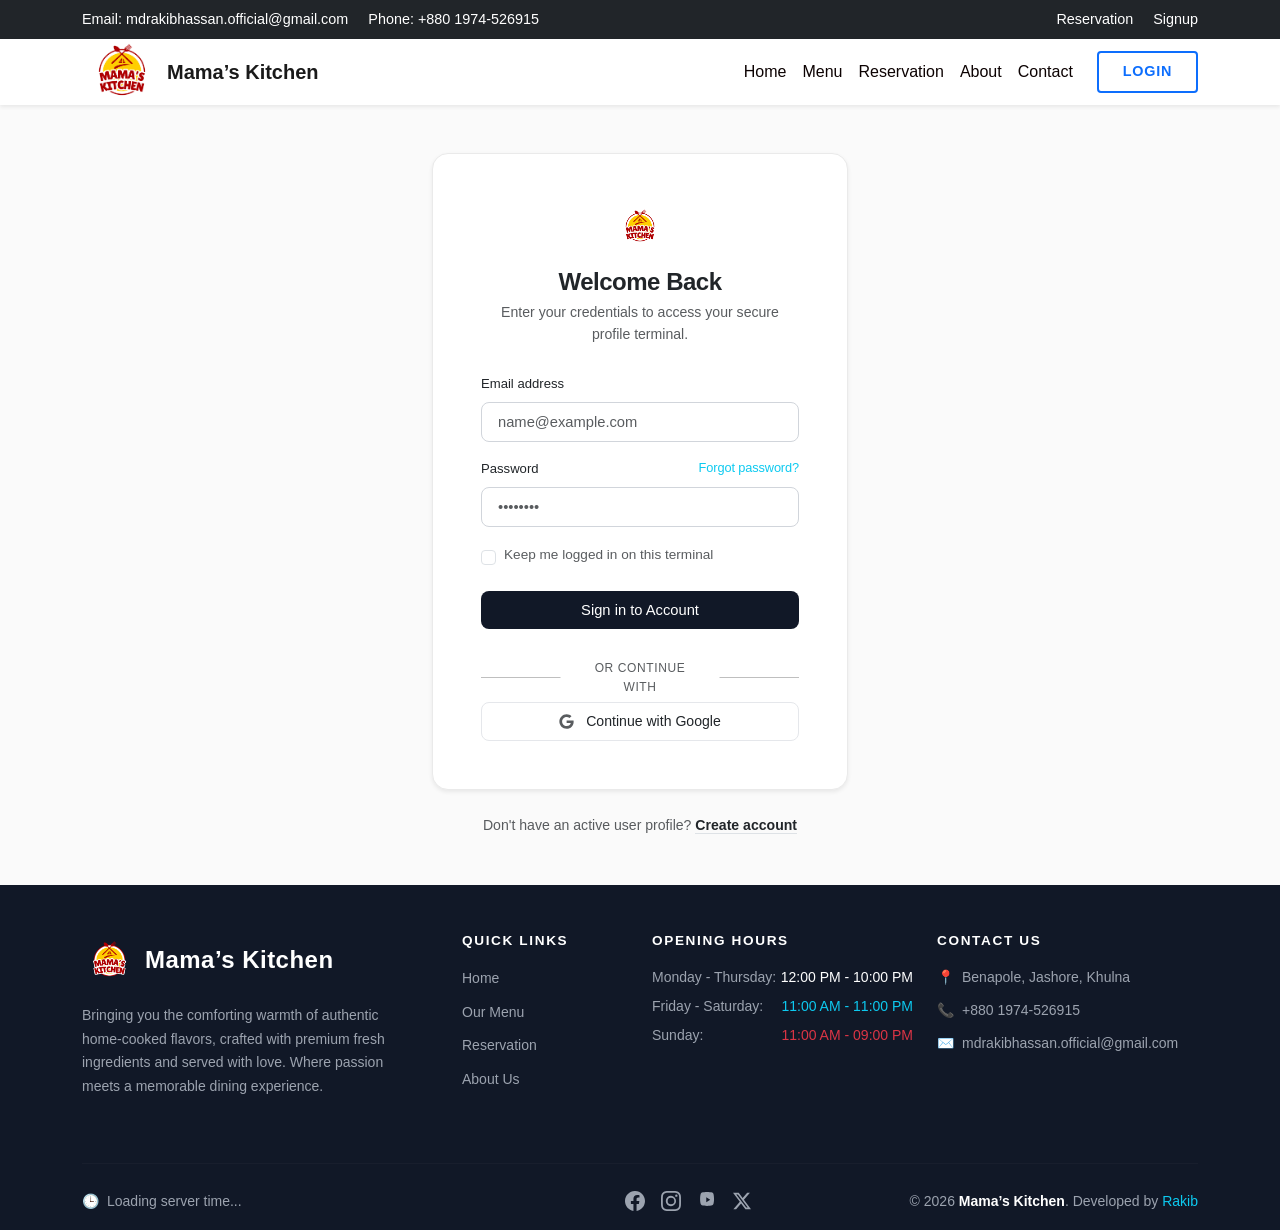
==== login.html @ f16d17ea "Add files via upload" ====
<!DOCTYPE html>
<html lang="en">
<head>
    <meta charset="UTF-8">
    <meta name="viewport" content="width=device-width, initial-scale=1.0">
    <title>Mama’s Kitchen - Login</title>
    <link href="https://cdn.jsdelivr.net/npm/bootstrap@5.3.0-alpha1/dist/css/bootstrap.min.css" rel="stylesheet">
    <link rel="stylesheet" href="style.css">
</head>
<body>
    <header class="bg-dark text-white py-2" style="font-size: 0.9rem;">
        <div class="container d-flex justify-content-between align-items-center">
            <div>
                <span>Email: mdrakibhassan.official@gmail.com</span>
                <span class="ms-3">Phone: +880 1974-526915</span>
            </div>
            <div>
                <a href="reservation.html" class="text-white text-decoration-none me-3">Reservation</a>
                <a href="signup.html" class="text-white text-decoration-none">Signup</a>
            </div>
        </div>
    </header>

    <nav class="navbar navbar-expand-lg navbar-light bg-white shadow-sm sticky-top" style="top: 0; z-index: 1020;">
        <div class="container">
            <a class="navbar-brand d-inline-flex align-items-center" href="index.html" style="position: relative; height: 50px; margin-top: 0; margin-bottom: 0;">
                <img src="logo.png" alt="Logo" style="height: 80px; width: auto; object-fit: contain; position: absolute; top: 50%; transform: translateY(-50%); z-index: 1025;">
                <span class="fw-bold" style="margin-left: 85px; line-height: 1; color: #1a1a1a;">Mama’s Kitchen</span>
            </a>
            
            <button class="navbar-toggler border-0 shadow-none" type="button" data-bs-toggle="collapse" data-bs-target="#navbarNav">
                <span class="navbar-toggler-icon"></span>
            </button>
            
            <div class="collapse navbar-collapse" id="navbarNav">
                <ul class="navbar-nav ms-auto">
                <li class="nav-item"><a class="nav-link" href="index.html">Home</a></li>
                <li class="nav-item"><a class="nav-link" href="menu.html">Menu</a></li>
                <li class="nav-item"><a class="nav-link" href="reservation.html">Reservation</a></li>
                <li class="nav-item"><a class="nav-link" href="about.html">About</a></li>
                <li class="nav-item"><a class="nav-link" href="contact.html">Contact</a></li>
                <li class="nav-item ms-lg-3 mt-2 mt-lg-0">
            <a class="btn btn-login-custom" href="login.html">Login</a>
        </li>
            </ul>
            </div>
        </div>
    </nav>

    <main class="d-flex align-items-center justify-content-center py-5" style="background-color: #fafafa; min-height: calc(100vh - 160px); font-family: 'Poppins', sans-serif;">
        <div class="container">
            <div class="row justify-content-center">
                <div class="col-12" style="max-width: 440px;">
                    
                    <div class="bg-white p-4 p-md-5 rounded-4 shadow-sm border" style="border-color: #eaeaea !important;">
                        
                        <div class="text-center mb-4">
                            <img src="logo.png" alt="Mama's Kitchen Logo" class="mb-3" style="height: 50px; width: auto; object-fit: contain;">
                            <h4 class="fw-bold text-dark mb-1" style="letter-spacing: -0.02em;">Welcome Back</h4>
                            <p class="text-muted small mb-0" style="font-size: 0.88rem;">Enter your credentials to access your secure profile terminal.</p>
                        </div>

                        <form action="#" method="POST" id="minimalistAuthLoginForm">
                            
                            <div class="mb-3">
                                <label class="form-label small fw-medium text-dark mb-2" style="font-size: 0.82rem;">Email address</label>
                                <input type="email" class="form-control px-3 py-2 rounded-3 shadow-none minimal-input-field" placeholder="name@example.com" required>
                            </div>

                            <div class="mb-3">
                                <div class="d-flex justify-content-between align-items-center mb-2">
                                    <label class="form-label small fw-medium text-dark mb-0" style="font-size: 0.82rem;">Password</label>
                                    <a href="#" class="text-info text-decoration-none fw-medium" style="font-size: 0.8rem; letter-spacing: -0.01em;">Forgot password?</a>
                                </div>
                                <input type="password" class="form-control px-3 py-2 rounded-3 shadow-none minimal-input-field" placeholder="••••••••" required>
                            </div>

                            <div class="form-check mb-4 d-flex align-items-center">
                                <input type="checkbox" class="form-check-input shadow-none minimal-checkbox-control me-2" id="rememberTerminalCheck" style="cursor: pointer; width: 15px; height: 15px;">
                                <label class="form-check-label text-muted" for="rememberTerminalCheck" style="cursor: pointer; user-select: none; font-size: 0.85rem;">Keep me logged in on this terminal</label>
                            </div>

                            <button type="submit" class="btn btn-dark w-100 py-2 rounded-3 fw-medium text-white border-0 minimal-btn-action mb-4" style="background-color: #111827; font-size: 0.92rem; transition: all 0.2s ease-in-out;">
                                Sign in to Account
                            </button>

                            <div class="text-center position-relative my-4">
                                <hr class="opacity-10" style="border-color: #000000;">
                                <span class="position-absolute top-50 start-50 translate-middle bg-white px-3 text-muted" style="font-size: 0.75rem; letter-spacing: 0.05em; font-weight: 500;">OR CONTINUE WITH</span>
                            </div>

                            <a href="#" class="btn btn-light w-100 py-2 rounded-3 border d-flex align-items-center justify-content-center gap-2 text-dark shadow-none minimal-btn-oauth" style="background-color: #ffffff; border-color: #e5e7eb !important; font-size: 0.88rem; font-weight: 500; transition: all 0.2s ease;">
                                <svg xmlns="http://www.w3.org/2000/svg" width="15" height="15" fill="currentColor" viewBox="0 0 488 512" class="me-1 text-muted">
                                    <path d="M488 261.8C488 403.3 391.1 504 248 504 110.8 504 0 393.2 0 256S110.8 8 248 8c66.8 0 123 24.5 166.3 64.9l-67.5 64.9C258.5 52.6 94.3 116.6 94.3 256c0 86.5 69.1 156.6 153.7 156.6 98.2 0 135-70.4 140.8-106.9H248v-85.3h236.1c2.3 12.7 3.9 24.9 3.9 41.4z"/>
                                </svg>
                                Continue with Google
                            </a>

                        </form>
                    </div>

                    <div class="text-center mt-4">
                        <p class="text-muted mb-0" style="font-size: 0.88rem;">Don't have an active user profile? <a href="signup.html" class="text-dark fw-semibold text-decoration-none border-bottom pb-0.5" style="border-color: #111827;">Create account</a></p>
                    </div>

                </div>
            </div>
        </div>
    </main>

    <div class="modal fade" id="loginSuccessModal" data-bs-backdrop="static" data-bs-keyboard="false" tabindex="-1" aria-hidden="true">
        <div class="modal-dialog modal-dialog-centered" style="max-width: 380px;">
            <div class="modal-content border-0 rounded-4 shadow" style="font-family: 'Poppins', sans-serif;">
                <div class="modal-body text-center p-4 p-md-5">
                    <div class="d-inline-flex align-items-center justify-content-center bg-success bg-opacity-10 rounded-circle mb-3" style="width: 60px; height: 60px;">
                        <svg xmlns="http://www.w3.org/2000/svg" width="30" height="30" fill="#198754" class="bi bi-check-circle-fill" viewBox="0 0 16 16">
                            <path d="M16 8A8 8 0 1 1 0 8a8 8 0 0 1 16 0m-3.97-3.03a.75.75 0 0 0-1.08.022L7.477 9.417 5.384 7.323a.75.75 0 0 0-1.06 1.06L6.97 11.03a.75.75 0 0 0 1.079-.02l3.992-4.99a.75.75 0 0 0-.01-1.05z"/>
                        </svg>
                    </div>
                    <h5 class="fw-bold text-dark mb-2">Login Successful!</h5>
                    <p class="text-muted small mb-4" style="line-height: 1.5;">Welcome back to Mama's Kitchen. Redirecting you to your secure dashboard area...</p>
                    <button type="button" class="btn btn-dark w-100 py-2 rounded-3 fw-medium border-0" data-bs-dismiss="modal" style="background-color: #111827; font-size: 0.9rem;">
                        Go to Dashboard
                    </button>
                </div>
            </div>
        </div>
    </div>

    <footer class="footer-classic text-white pt-5 pb-3" style="background-color: #111827; font-family: 'Poppins', sans-serif;">
        <div class="container">
            <div class="row g-4">
                <div class="col-md-6 col-lg-4">
                    <div class="d-flex align-items-center gap-2 mb-3">
                        <img src="logo.png" alt="Mama's Kitchen Logo" style="height: 55px; width: auto; object-fit: contain;">
                        <h4 class="fw-bold text-white mb-0 tracking-wide" style="font-size: 1.5rem;">Mama’s Kitchen</h4>
                    </div>
                    <p class="text-secondary small pe-xl-5" style="line-height: 1.7; color: #9ca3af !important;">
                        Bringing you the comforting warmth of authentic home-cooked flavors, crafted with premium fresh ingredients and served with love. Where passion meets a memorable dining experience.
                    </p>
                </div>

                <div class="col-6 col-lg-2">
                    <h6 class="text-uppercase fw-bold text-white mb-3 tracking-wider" style="font-size: 0.85rem; color: #f3f4f6;">Quick Links</h6>
                    <ul class="list-unstyled classic-footer-links mb-0">
                        <li class="mb-2"><a href="index.html" class="text-decoration-none small">Home</a></li>
                        <li class="mb-2"><a href="menu.html" class="text-decoration-none small">Our Menu</a></li>
                        <li class="mb-2"><a href="reservation.html" class="text-decoration-none small">Reservation</a></li>
                        <li class="mb-2"><a href="about.html" class="text-decoration-none small">About Us</a></li>
                    </ul>
                </div>

                <div class="col-6 col-lg-3">
                    <h6 class="text-uppercase fw-bold text-white mb-3 tracking-wider" style="font-size: 0.85rem; color: #f3f4f6;">Opening Hours</h6>
                    <ul class="list-unstyled text-secondary small mb-0" style="line-height: 1.8; color: #9ca3af !important;">
                        <li class="d-flex justify-content-between mb-1"><span>Monday - Thursday:</span> <span class="text-white">12:00 PM - 10:00 PM</span></li>
                        <li class="d-flex justify-content-between mb-1"><span>Friday - Saturday:</span> <span class="text-info">11:00 AM - 11:00 PM</span></li>
                        <li class="d-flex justify-content-between"><span>Sunday:</span> <span class="text-danger">11:00 AM - 09:00 PM</span></li>
                    </ul>
                </div>

                <div class="col-md-6 col-lg-3">
                    <h6 class="text-uppercase fw-bold text-white mb-3 tracking-wider" style="font-size: 0.85rem; color: #f3f4f6;">Contact Us</h6>
                    <ul class="list-unstyled text-secondary small mb-0" style="color: #9ca3af !important; line-height: 1.8;">
                        <li class="mb-2 d-flex align-items-start">
                            <span class="text-info me-2">📍</span> Benapole, Jashore, Khulna
                        </li>
                        <li class="mb-2 d-flex align-items-center">
                            <span class="text-info me-2">📞</span> +880 1974-526915
                        </li>
                        <li class="mb-0 d-flex align-items-center">
                            <span class="text-info me-2">✉️</span> mdrakibhassan.official@gmail.com
                        </li>
                    </ul>
                </div>
            </div>

            <hr class="mt-5 mb-4 opacity-10" style="border-color: rgba(255, 255, 255, 0.1);">

            <div class="row align-items-center gy-3">
                <div class="col-md-5 text-center text-md-start">
                    <div class="d-inline-flex align-items-center text-secondary small" style="color: #9ca3af !important;">
                        <span class="text-info me-2">🕒</span>
                        <span id="footerLiveDateTime" class="fw-medium">Loading server time...</span>
                    </div>
                </div>

                <div class="col-md-3 text-center">
                    <div class="d-flex justify-content-center gap-3 classic-social-wrap">
                        <a href="#" class="social-icon" title="Facebook">
                            <svg xmlns="http://www.w3.org/2000/svg" width="20" height="20" fill="currentColor" viewBox="0 0 16 16">
                                <path d="M16 8.049c0-4.446-3.582-8.05-8-8.05C3.58 0-.002 3.603-.002 8.05c0 4.017 2.926 7.347 6.75 7.951v-5.625h-2.03V8.05H6.75V6.275c0-2.017 1.195-3.131 3.022-3.131.876 0 1.791.157 1.791.157v1.98h-1.009c-.993 0-1.303.621-1.303 1.258v1.51h2.218l-.354 2.326H9.25V16c3.824-.604 6.75-3.934 6.75-7.951"/>
                            </svg>
                        </a>
                        <a href="#" class="social-icon" title="Instagram">
                            <svg xmlns="http://www.w3.org/2000/svg" width="20" height="20" fill="currentColor" viewBox="0 0 16 16">
                                <path d="M8 0C5.829 0 5.556.01 4.703.048 3.85.088 3.269.222 2.76.42a3.9 3.9 0 0 0-1.417.923A3.9 3.9 0 0 0 .42 2.76C.222 3.268.087 3.85.048 4.7.01 5.555 0 5.827 0 8.001c0 2.172.01 2.444.048 3.297.04.852.174 1.433.372 1.942.205.526.478.972.923 1.417.444.445.89.719 1.416.923.51.198 1.09.333 1.942.372C5.555 15.99 5.827 16 8 16s2.444-.01 3.298-.048c.851-.04 1.434-.174 1.943-.372a3.9 3.9 0 0 0 1.416-.923c.445-.445.718-.891.923-1.417.197-.509.332-1.09.372-1.942C15.99 10.445 16 10.173 16 8s-.01-2.445-.048-3.299c-.04-.851-.175-1.433-.372-1.941a3.9 3.9 0 0 0-.923-1.417A3.9 3.9 0 0 0 13.24.42c-.51-.198-1.092-.333-1.943-.372C10.443.01 10.172 0 7.998 0zm-.717 1.442h.718c2.136 0 2.389.007 3.232.046.78.035 1.204.166 1.486.275.373.145.64.319.92.599.28.28.453.546.598.92.11.281.24.705.275 1.485.039.843.047 1.096.047 3.231s-.008 2.389-.047 3.232c-.035.78-.166 1.203-.275 1.485a2.5 2.5 0 0 1-.599.919c-.28.28-.546.453-.92.598-.28.11-.704.24-1.485.276-.843.038-1.096.047-3.232.047s-2.39-.009-3.233-.047c-.78-.036-1.203-.166-1.485-.276a2.5 2.5 0 0 1-.92-.598 2.5 2.5 0 0 1-.6-.92c-.109-.281-.24-.705-.275-1.485-.038-.843-.046-1.096-.046-3.233s.008-2.388.046-3.231c.036-.78.166-1.204.276-1.486.145-.373.319-.64.599-.92.28-.28.546-.453.92-.598.282-.11.705-.24 1.485-.276.738-.034 1.024-.044 2.515-.045zm4.988 1.328a.96.96 0 1 0 0 1.92.96.96 0 0 0 0-1.92m-4.27 1.122a4.109 4.109 0 1 0 0 8.217 4.109 4.109 0 0 0 0-8.217m0 1.441a2.667 2.667 0 1 1 0 5.334 2.667 2.667 0 0 1 0-5.334"/>
                            </svg>
                        </a>
                        <a href="#" class="social-icon" title="YouTube">
                            <svg xmlns="http://www.w3.org/2000/svg" width="20" height="20" fill="currentColor" viewBox="0 0 16 16">
                                <path d="M8.051 11.919c-1.625 0-3.133-.192-4.116-.514-.453-.149-.8-.49-.949-.95-.314-.982-.513-2.483-.513-4.105 0-1.623.199-3.123.513-4.105.149-.451.496-.791.949-.95 1.004-.326 2.511-.514 4.116-.514 1.625 0 3.132.188 4.116.514.453.15.8.491.949.95.314.982.513 2.482.513 4.105 0 1.622-.201 3.123-.513 4.105-.149.451-.496.79-.949.95-1.004.322-2.511.514-4.116.514m-.633-6.857v3.944l3.147-1.972z"/>
                            </svg>
                        </a>
                        <a href="#" class="social-icon" title="X / Twitter">
                            <svg xmlns="http://www.w3.org/2000/svg" width="18" height="18" fill="currentColor" viewBox="0 0 16 16">
                                <path d="M12.6.75h2.454l-5.36 6.142L16 15.25h-4.937l-3.867-5.07-4.425 5.07H.316l5.733-6.57L0 .75h5.063l3.495 4.633L12.6.75Zm-.86 13.028h1.36L4.323 2.145H2.865z"/>
                            </svg>
                        </a>
                    </div>
                </div>

                <div class="col-md-4 text-center text-md-end">
                    <p class="text-secondary small mb-0" style="color: #9ca3af !important;">
                        &copy; 2026 <span class="text-white fw-semibold">Mama’s Kitchen</span>. Developed by <span class="text-info fw-medium">Rakib</span>
                    </p>
                </div>
            </div>
        </div>
    </footer>

    <script src="https://cdn.jsdelivr.net/npm/bootstrap@5.3.0-alpha1/dist/js/bootstrap.bundle.min.js"></script>

    <script>
        document.addEventListener('DOMContentLoaded', function () {
            const loginForm = document.getElementById('minimalistAuthLoginForm');
            // Bootstrap Modal instance create kora hoyeche
            const successModal = new bootstrap.Modal(document.getElementById('loginSuccessModal'));

            if (loginForm) {
                loginForm.addEventListener('submit', function (event) {
                    // Page reload/refresh stop korar jonno preventDefault use kora hoyeche
                    event.preventDefault();

                    // Form control data validation successfully check hole popup as hbe
                    if (loginForm.checkValidity()) {
                        successModal.show();
                    }
                    
                    loginForm.classList.add('was-validated');
                });
            }
        });
    </script>
</body>
</html>
---- style.css ----
/* General Styles */
body {
    font-family: 'Arial', sans-serif;
    line-height: 1.6;
    color: #333;
    background-color: #fffaf0; /* Cream background */
    margin: 0;
    padding: 0;
}

/* Navbar Styles */
.navbar {
    background-color: #8B0000; /* Dark red */
    box-shadow: 0 4px 6px rgba(0, 0, 0, 0.1);
}
.navbar .nav-link {
    color: #0c0202;
    transition: color 0.3s ease;
}
.navbar .nav-link:hover {
    color: #FFA500; /* Orange */
}

/* Header and Hero Section */
header {
    background-color: #8B0000;
    color: #fff;
}

/* Card Styles */
.card {
    border: none;
    transition: transform 0.3s ease, box-shadow 0.3s ease;
}
.card:hover {
    transform: scale(1.05);
    box-shadow: 0 8px 15px rgba(0, 0, 0, 0.2);
}

/* Button Styles */
.btn {
    background-color: #8B0000;
    color: #fff;
    border: none;
    transition: background-color 0.3s ease, transform 0.3s ease;
}
.btn:hover {
    background-color: #FFA500;
    transform: scale(1.1);
}


/* Responsive Design */
@media (max-width: 768px) {
    .navbar .nav-link {
        font-size: 14px;
    }
    .card {
        margin-bottom: 20px;
    }
}

@media (max-width: 576px) {
    .btn {
        font-size: 14px;
        padding: 10px;
    }
}

/* Card Hover & Dynamic Animations */
.dish-card {
    transition: all 0.3s cubic-bezier(0.25, 0.8, 0.25, 1);
    background: #ffffff;
}

/* Mouse nile card smoothly ektu upore uthbe soft shadow shoho */
.dish-card:hover {
    transform: translateY(-8px);
    box-shadow: 0 15px 30px rgba(0, 0, 0, 0.08) !important;
}

/* Mouse nile image-ti card-er bhetor halka zoom hobe */
.dish-card:hover .dish-img {
    transform: scale(1.06);
}

/* Order Now Button-e mouse nile button-ti ektu pop-up hobe */
.order-btn:hover {
    opacity: 0.9;
    transform: scale(1.03);
    box-shadow: 0 5px 15px rgba(13, 202, 240, 0.35);
}

/* --- Classic Professional Footer Styles --- */
.classic-footer-links a {
    color: #9ca3af;
    transition: color 0.2s ease;
}

/* Hover-e simple line transition inline shift chara */
.classic-footer-links a:hover {
    color: #0dcaf0 !important;
}

/* Flat minimal social media profiles icons scaling */
.classic-social-wrap a {
    color: #9ca3af;
    text-decoration: none;
    font-size: 1.1rem;
    transition: transform 0.2s ease, color 0.2s ease;
    display: inline-block;
}

.classic-social-wrap a:hover {
    color: #0dcaf0 !important;
    transform: scale(1.15);
}

/* --- Chef Recommendation Advanced Responsive Structural Tweaks --- */
.chef-recommendation-card {
    transition: transform 0.3s ease, box-shadow 0.3s ease;
}
.chef-recommendation-card:hover {
    transform: translateY(-5px);
    box-shadow: 0 12px 24px rgba(0, 0, 0, 0.06) !important;
}

/* Tablet ebong Laptop display standard structure scaling controller */
@media (min-width: 768px) {
    .chef-rec-img {
        position: absolute;
        top: 0;
        left: 0;
        height: 100% !important;
    }
}

/* --- Professional Recommendation Photo Uniform Layout Config --- */
.chef-fixed-img {
    height: 230px !important; /* Adjust height based on look preference */
    object-fit: cover !important; /* Image ke strech/bhenge jaoa theke bachabe */
    width: 100% !important;
}

/* Mobile framework alignment control grid line adjustments */
@media (max-width: 767.98px) {
    .chef-fixed-img {
        height: 200px !important; /* Mobile layouts standard sizing uniform scale */
    }
}

/* --- Classic Professional Footer Link Animations --- */
.classic-footer-links a {
    color: #9ca3af;
    transition: color 0.2s ease;
}

.classic-footer-links a:hover {
    color: #0dcaf0 !important;
}

/* Icons Structural Setup properties */
.classic-social-wrap .social-icon {
    color: #9ca3af;
    font-size: 1.2rem;
    text-decoration: none;
    transition: transform 0.2s ease, color 0.2s ease;
    display: inline-block;
}

/* Hover effect: Smooth scale up dynamic transition with color switch */
.classic-social-wrap .social-icon:hover {
    color: #0dcaf0 !important;
    transform: translateY(-3px);
}

/* --- Classic Professional Footer Design Mapping --- */
.classic-footer-links a {
    color: #9ca3af;
    transition: color 0.2s ease;
}

.classic-footer-links a:hover {
    color: #0dcaf0 !important;
}

/* SVG Vector icons alignments wrapper profiles */
.classic-social-wrap .social-icon {
    color: #9ca3af;
    transition: transform 0.2s ease, color 0.2s ease;
    display: inline-flex;
    align-items: center;
    justify-content: center;
    text-decoration: none;
}

/* Smooth lift up animation on hover */
.classic-social-wrap .social-icon:hover {
    color: #0dcaf0 !important;
    transform: translateY(-3px);
}

/* --- Professional About Page Utilities --- */
.transition-transform {
    transition: transform 0.3s ease, box-shadow 0.3s ease;
}

.transition-transform:hover {
    transform: translateY(-5px);
    box-shadow: 0 10px 25px rgba(0, 0, 0, 0.08) !important;
}

.tracking-wider {
    letter-spacing: 0.12em;
}

.tracking-wide {
    letter-spacing: 0.05em;
}

/* --- Professional Form Input & Interaction Transitions --- */
.custom-input-focus:focus {
    border-color: #0dcaf0 !important; /* Matches bootstrap text-info tone system */
    box-shadow: 0 0 0 4px rgba(13, 202, 240, 0.15) !important;
}

.custom-btn-submit:hover {
    background-color: #0dcaf0 !important;
    color: #ffffff !important;
    transform: translateY(-1px);
}

.tracking-wider {
    letter-spacing: 0.12em;
}

/* --- Professional Contact/Form Field Focus Management --- */
.custom-input-focus:focus {
    border-color: #0dcaf0 !important; /* Bootstrap text-info layout lock */
    box-shadow: 0 0 0 4px rgba(13, 202, 240, 0.15) !important;
}

.custom-btn-submit:hover {
    background-color: #0dcaf0 !important;
    color: #ffffff !important;
    transform: translateY(-1px);
}

.tracking-wider {
    letter-spacing: 0.12em;
}

/* --- High-Contrast Minimalist UI Standard Engine --- */
.minimal-input-field {
    background-color: #ffffff !important;
    border: 1px solid #d1d5db !important;
    color: #111827 !important;
    font-size: 0.92rem !important;
    transition: border-color 0.15s ease-in-out, box-shadow 0.15s ease-in-out !important;
}

/* Light high-end stroke focus state without default blue bloom glow */
.minimal-input-field:focus {
    border-color: #111827 !important; 
    box-shadow: 0 0 0 3px rgba(17, 24, 39, 0.06) !important;
}

/* Actions logic transformations tracking */
.minimal-btn-action:hover {
    background-color: #1f2937 !important; /* Slight tint lighter gray look */
    transform: none !important;
}

.minimal-btn-oauth:hover {
    background-color: #f9fafb !important;
    border-color: #d1d5db !important;
}

/* Pure Standard Checkbox tint system */
.minimal-checkbox-control:checked {
    background-color: #111827 !important;
    border-color: #111827 !important;
}

/* --- High-Contrast Minimalist UI Standard Engine --- */
.minimal-input-field {
    background-color: #ffffff !important;
    border: 1px solid #d1d5db !important;
    color: #111827 !important;
    font-size: 0.92rem !important;
    transition: border-color 0.15s ease-in-out, box-shadow 0.15s ease-in-out !important;
}

.minimal-input-field:focus {
    border-color: #111827 !important; 
    box-shadow: 0 0 0 3px rgba(17, 24, 39, 0.06) !important;
}

.minimal-btn-action:hover {
    background-color: #1f2937 !important;
}

.minimal-btn-oauth:hover {
    background-color: #f9fafb !important;
    border-color: #d1d5db !important;
}

.minimal-checkbox-control:checked {
    background-color: #111827 !important;
    border-color: #111827 !important;
}
/* --- Corporate Marketplace Dynamic Catalogue Engine Setup --- */

/* Sidebar Navigation Items Layouts Handling Rules */
.sidebar-filter-link {
    font-size: 0.86rem !important;
    font-weight: 500 !important;
    background-color: transparent !important;
    color: #4b5563 !important;
    transition: all 0.15s ease-in-out !important;
}

.sidebar-filter-link:hover {
    background-color: #f3f4f6 !important;
    color: #111827 !important;
}

.sidebar-filter-link.active {
    background-color: #0dcaf0 !important; /* Dynamic Sync with Bootstrap Info Cyan Palette */
    color: #ffffff !important;
}

/* Master Grid Card Layout Transformations Tracking Parameters */
.asset-card-interface {
    transition: border-color 0.2s ease-in-out, box-shadow 0.2s ease-in-out !important;
}

.asset-card-interface:hover {
    border-color: #0dcaf0 !important;
    box-shadow: 0 12px 30px rgba(13, 202, 240, 0.08) !important;
}

/* Micro Fluid Scale Transition Mechanics for Product Media Images */
.menu-product-img-element {
    transition: transform 0.4s cubic-bezier(0.16, 1, 0.3, 1);
}

.asset-card-interface:hover .menu-product-img-element {
    transform: scale(1.025);
}

/* Override Custom Action Button States to maintain match with current theme context */
.minimalist-card-action-btn {
    background-color: #0dcaf0 !important; /* Matching standard order now button accents */
    font-weight: 500 !important;
}

.minimalist-card-action-btn:hover {
    background-color: #0bafcf !important;
    box-shadow: 0 4px 12px rgba(13, 202, 240, 0.2) !important;
}

/* Rigid Grid Row Balance Alignment Engine */
.text-clamp-description {
    display: -webkit-box;
    -webkit-line-clamp: 2;
    -webkit-box-orient: vertical;
    overflow: hidden;
    height: 40px; /* Forces exact parallel spacing bounds */
}

/* Standard Pagination Override Profiles */
.pagination .page-link {
    background-color: #ffffff;
    border-color: #eaeaea;
    font-weight: 500;
    transition: all 0.2s ease;
}

.pagination .page-link:hover:not(.bg-info) {
    background-color: #f3f4f6;
    border-color: #d1d5db;
}

/* Custom Login Button Master Styling */
.btn-login-custom {
    color: #0d6efd; /* Fallback bootstrap primary blue text color */
    background-color: transparent; /* Empty fill box state */
    border: 2px solid #0d6efd; /* Solid blue layout border box line */
    font-weight: 600;
    padding: 8px 24px;
    border-radius: 4px; /* Crisp elegant corner edge layout boxes */
    text-transform: uppercase;
    font-size: 0.9rem;
    letter-spacing: 0.05em;
    transition: all 0.3s ease-in-out; /* Smooth duration execution latency */
}

/* Hover Action Dynamic Control Structure */
.btn-login-custom:hover {
    color: #ffffff !important; /* Changes text to white on active target focus */
    background-color: #0d6efd; /* Solid fill visual context background block */
    border-color: #0a58ca; /* Darker royal blue boundary frame alignment shift */
    box-shadow: 0 4px 12px rgba(13, 110, 253, 0.25); /* Glow effect profile */
    transform: translateY(-1px); /* Slight microscopic lift animation trigger */
}

/* Optional Active Pressed State Frame Layer */
.btn-login-custom:active {
    transform: translateY(1px);
}

/* --- Dish Details Component Custom Styles --- */
.breadcrumb-wrapper {
    background-color: #fcfcfc; 
    font-family: 'Poppins', sans-serif;
}

.main-dish-container {
    background-color: #fafafa; 
    font-family: 'Poppins', sans-serif;
}

.dish-zoom-container {
    overflow: hidden;
    border-radius: 16px;
    cursor: zoom-in;
    background-color: #fdfdfd;
}

.dish-zoom-container img {
    transition: transform 0.3s ease-in-out;
    width: 100%;
    height: auto;
    object-fit: cover;
}

.dish-zoom-container:hover img {
    transform: scale(1.15);
}

.quantity-selector {
    max-width: 130px;
}

.quantity-selector input {
    font-size: 0.95rem;
}

.btn-order-now {
    background-color: #111827; 
    font-size: 1rem; 
    transition: background-color 0.2s ease;
}

.btn-order-now:hover {
    background-color: #1f2937 !important;
}

.nav-tabs .nav-link {
    color: #4b5563;
    font-weight: 500;
    border: none;
    border-bottom: 2px solid transparent;
    padding: 10px 20px;
}

.nav-tabs .nav-link.active {
    color: #111827;
    border-color: #111827;
    background: none;
    font-weight: 600;
}

.leading-relaxed {
    line-height: 1.8;
}

.table-nutrition-data {
    font-size: 0.9rem;
}

.related-dish-card {
    transition: transform 0.3s ease, box-shadow 0.3s ease;
    border: 1px solid #eaeaea !important;
}

.related-dish-card:hover {
    transform: translateY(-5px);
    box-shadow: 0 .5rem 1rem rgba(0, 0, 0, .08) !important;
}

.card-media-asset {
    height: 160px; 
    object-fit: cover;
}

.tracking-tight {
    letter-spacing: -0.02em;
}

.tracking-wide {
    letter-spacing: 0.02em;
}
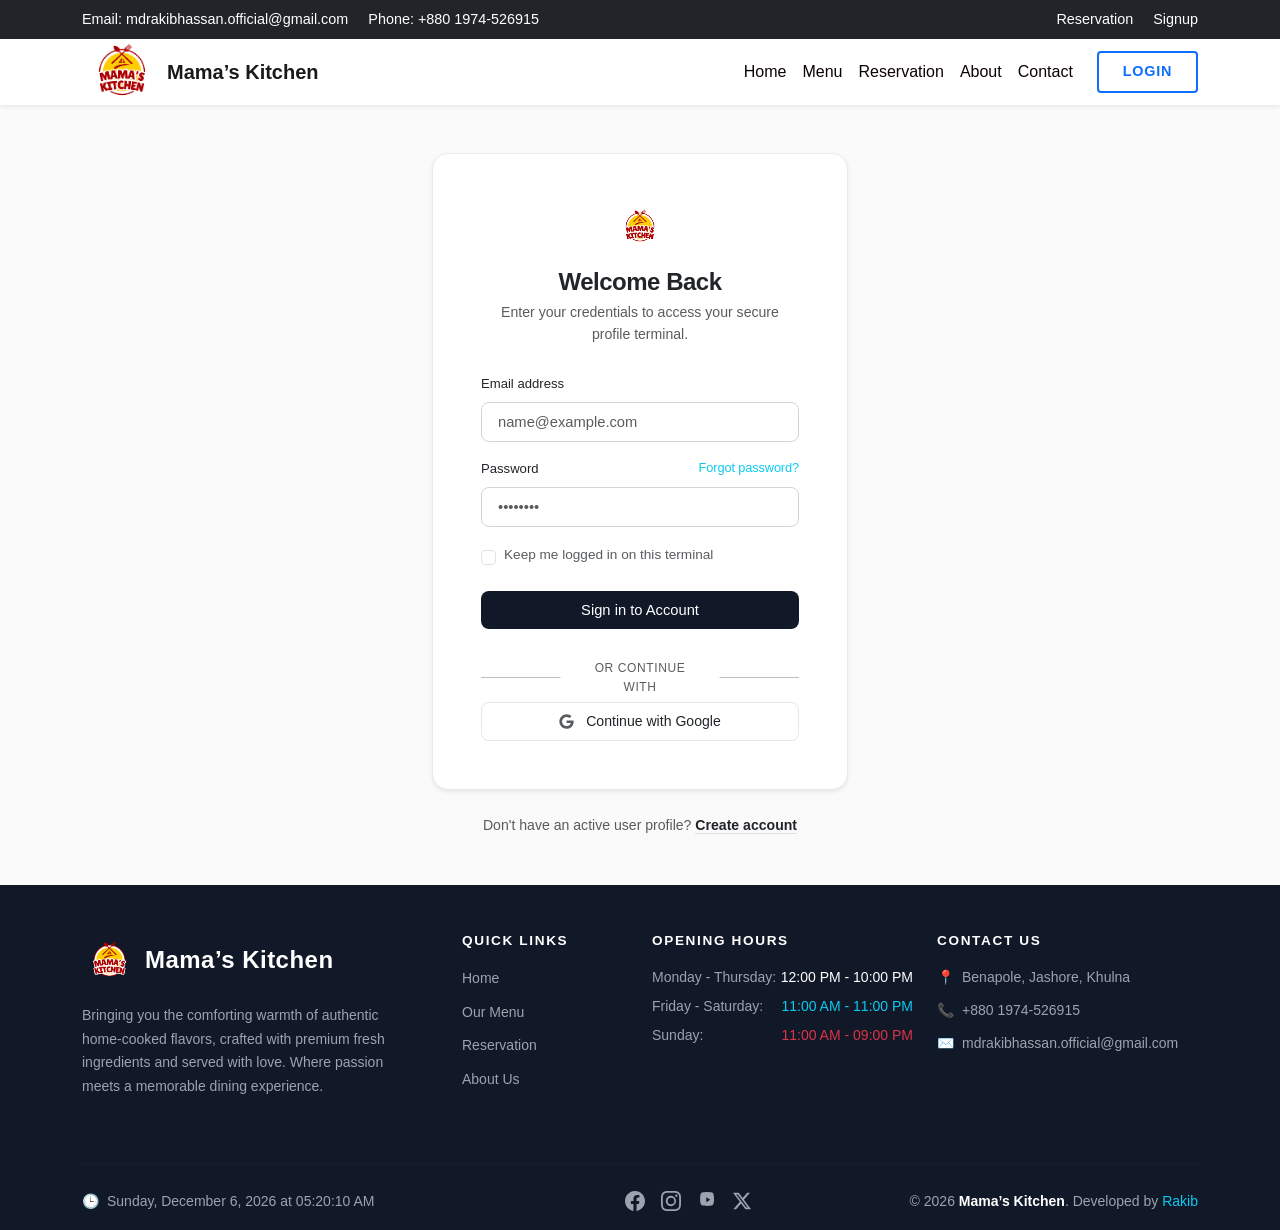
==== commit 2f1ff361: "Update login.html" ====
--- a/login.html
+++ b/login.html
@@ -242,5 +242,9 @@
             }
         });
     </script>
+    <!-- Bootstrap JS -->
+    <script src="https://cdn.jsdelivr.net/npm/bootstrap@5.3.0-alpha1/dist/js/bootstrap.bundle.min.js"></script>
+    <!-- External JS -->
+    <script src="script.js"></script>
 </body>
-</html>+</html>
